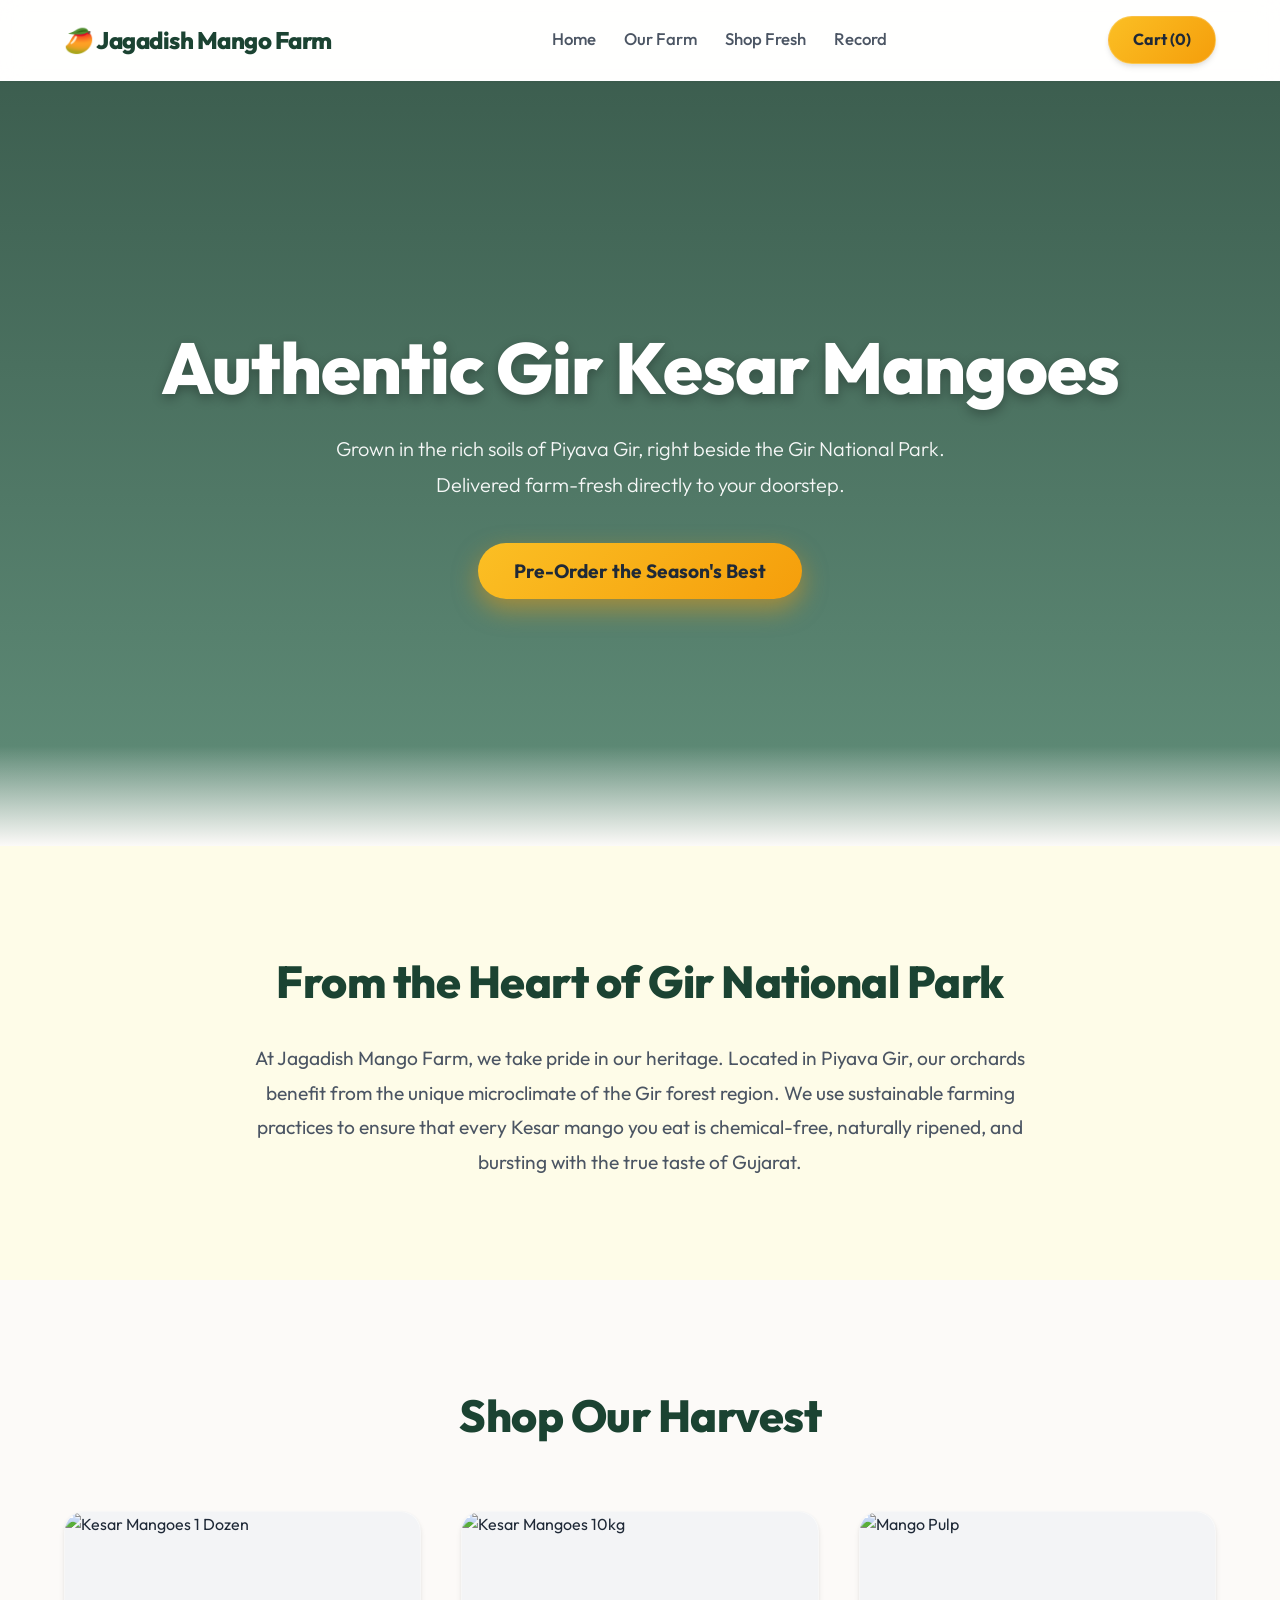
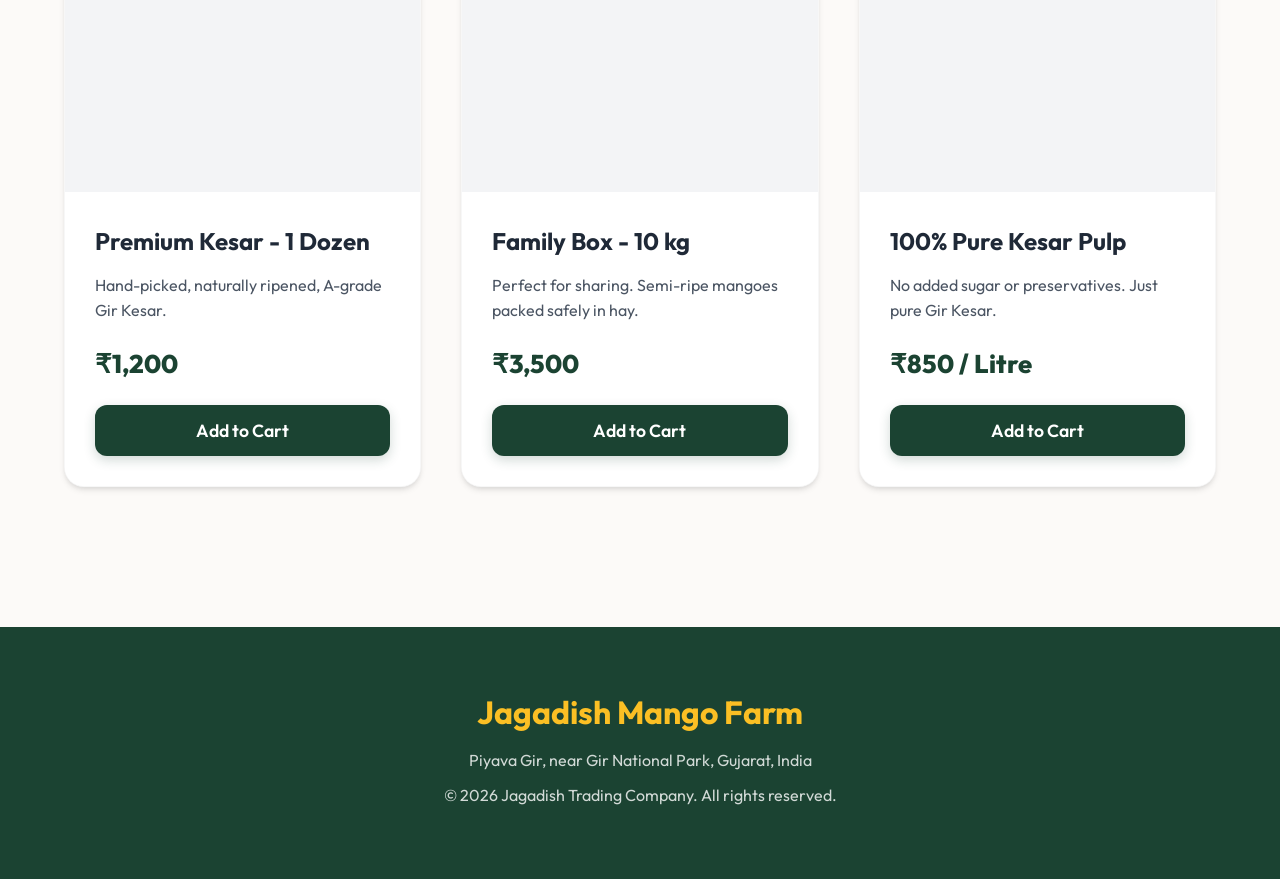
==== index.html @ dfd1f1f7 "Initialize project with premium modern styling" ====
<!DOCTYPE html>
<html lang="en">
<head>
    <meta charset="UTF-8">
    <meta name="viewport" content="width=device-width, initial-scale=1.0">
    <title>Jagadish Mango Farm | Authentic Gir Kesar Mangoes</title>
    
    <link rel="stylesheet" href="style.css">
</head>
<body>

    <header>
        <a href="#" class="logo">🥭 Jagadish Mango Farm</a>
        <nav>
            <ul>
                <li><a href="#home">Home</a></li>
                <li><a href="#about">Our Farm</a></li>
                <li><a href="#shop">Shop Fresh</a></li>
                <li><a href="record.html">Record</a></li>
            </ul>
        </nav>
        <a href="cart.html" class="cart-btn">Cart (0)</a>
    </header>

    <section class="hero" id="home">
        <h1>Authentic Gir Kesar Mangoes</h1>
        <p>Grown in the rich soils of Piyava Gir, right beside the Gir National Park. Delivered farm-fresh directly to your doorstep.</p>
        <button class="cta-button" onclick="document.getElementById('shop').scrollIntoView({behavior: 'smooth'})">
            Pre-Order the Season's Best
        </button>
    </section>

    <section class="about-section" id="about">
        <h2>From the Heart of Gir National Park</h2>
        <p>At Jagadish Mango Farm, we take pride in our heritage. Located in Piyava Gir, our orchards benefit from the unique microclimate of the Gir forest region. We use sustainable farming practices to ensure that every Kesar mango you eat is chemical-free, naturally ripened, and bursting with the true taste of Gujarat.</p>
    </section>

    <section class="products" id="shop">
        <h2 class="section-title">Shop Our Harvest</h2>
        <div class="product-grid">
            
            <div class="product-card">
                <img src="https://images.unsplash.com/photo-1601493700631-2b16ec4b4716?ixlib=rb-4.0.3&auto=format&fit=crop&w=600&q=80" alt="Kesar Mangoes 1 Dozen" class="product-img">
                <div class="product-info">
                    <h3 class="product-title">Premium Kesar - 1 Dozen</h3>
                    <p>Hand-picked, naturally ripened, A-grade Gir Kesar.</p>
                    <div class="product-price">₹1,200</div>
                    <button class="add-to-cart" onclick="addToCart()">Add to Cart</button>
                </div>
            </div>

            <div class="product-card">
                <img src="https://images.unsplash.com/photo-1591073113125-e46713c829ed?ixlib=rb-4.0.3&auto=format&fit=crop&w=600&q=80" alt="Kesar Mangoes 10kg" class="product-img">
                <div class="product-info">
                    <h3 class="product-title">Family Box - 10 kg</h3>
                    <p>Perfect for sharing. Semi-ripe mangoes packed safely in hay.</p>
                    <div class="product-price">₹3,500</div>
                    <button class="add-to-cart" onclick="addToCart()">Add to Cart</button>
                </div>
            </div>

            <div class="product-card">
                <img src="https://images.unsplash.com/photo-1618361099192-3bc17e2962cb?ixlib=rb-4.0.3&auto=format&fit=crop&w=600&q=80" alt="Mango Pulp" class="product-img">
                <div class="product-info">
                    <h3 class="product-title">100% Pure Kesar Pulp</h3>
                    <p>No added sugar or preservatives. Just pure Gir Kesar.</p>
                    <div class="product-price">₹850 / Litre</div>
                    <button class="add-to-cart" onclick="addToCart()">Add to Cart</button>
                </div>
            </div>

        </div>
    </section>

    <footer>
        <h2>Jagadish Mango Farm</h2>
        <p>Piyava Gir, near Gir National Park, Gujarat, India</p>
        <p>&copy; 2026 Jagadish Trading Company. All rights reserved.</p>
    </footer>

    <div id="toast">Added to your cart! 🥭</div>

    <script>
        let cartCount = 0;

        function addToCart() {
            // Update cart number
            cartCount++;
            document.querySelector('.cart-btn').innerText = `Cart (${cartCount})`;

            // Show popup notification
            const toast = document.getElementById("toast");
            toast.className = "show";
            setTimeout(function(){ toast.className = toast.className.replace("show", ""); }, 3000);
        }
    </script>

</body>
</html>
---- style.css ----
/* --- CSS STYLES --- */
@import url('https://fonts.googleapis.com/css2?family=Outfit:wght@300;400;500;600;700;800&display=swap');

:root {
    --primary-green: #1b4332;
    --primary-green-light: #2d6a4f;
    --mango-gold: #fbbf24;
    --mango-gold-dark: #f59e0b;
    --mango-light: #fefce8;
    --background: #fcfaf8;
    --text-dark: #1f2937;
    --text-muted: #4b5563;
    --text-light: #ffffff;
    --shadow-sm: 0 1px 2px 0 rgba(0, 0, 0, 0.05);
    --shadow-md: 0 4px 6px -1px rgba(0, 0, 0, 0.1), 0 2px 4px -1px rgba(0, 0, 0, 0.06);
    --shadow-lg: 0 10px 15px -3px rgba(0, 0, 0, 0.1), 0 4px 6px -2px rgba(0, 0, 0, 0.05);
    --shadow-premium: 0 20px 40px -10px rgba(27, 67, 50, 0.15);
    --radius-md: 12px;
    --radius-lg: 20px;
    --radius-full: 9999px;
}

* {
    margin: 0;
    padding: 0;
    box-sizing: border-box;
    font-family: 'Outfit', sans-serif;
}

body {
    background-color: var(--background);
    color: var(--text-dark);
    line-height: 1.6;
    -webkit-font-smoothing: antialiased;
}

/* Header & Navigation */
header {
    background-color: rgba(255, 255, 255, 0.85);
    backdrop-filter: blur(12px);
    -webkit-backdrop-filter: blur(12px);
    padding: 16px 5%;
    display: flex;
    justify-content: space-between;
    align-items: center;
    box-shadow: var(--shadow-sm);
    position: sticky;
    top: 0;
    z-index: 1000;
    border-bottom: 1px solid rgba(255, 255, 255, 0.3);
}

.logo {
    font-size: 24px;
    font-weight: 800;
    color: var(--primary-green);
    text-decoration: none;
    display: flex;
    align-items: center;
    gap: 8px;
    letter-spacing: -0.5px;
}

nav ul {
    list-style: none;
    display: flex;
    gap: 28px;
}

nav a {
    text-decoration: none;
    color: var(--text-muted);
    font-weight: 500;
    font-size: 1.05rem;
    transition: all 0.3s ease;
    position: relative;
}

nav a::after {
    content: '';
    position: absolute;
    width: 0;
    height: 2px;
    bottom: -4px;
    left: 0;
    background-color: var(--mango-gold);
    transition: width 0.3s ease;
}

nav a:hover {
    color: var(--primary-green);
}

nav a:hover::after {
    width: 100%;
}

.cart-btn {
    background: linear-gradient(135deg, var(--mango-gold), var(--mango-gold-dark));
    color: var(--text-dark);
    padding: 10px 24px;
    border-radius: var(--radius-full);
    text-decoration: none;
    font-weight: 700;
    box-shadow: var(--shadow-md);
    transition: all 0.3s cubic-bezier(0.4, 0, 0.2, 1);
    border: 1px solid rgba(255,255,255,0.2);
}

.cart-btn:hover {
    transform: translateY(-2px);
    box-shadow: 0 10px 15px -3px rgba(245, 158, 11, 0.4);
}

/* Hero Section */
.hero {
    background: linear-gradient(rgba(27, 67, 50, 0.85), rgba(45, 106, 79, 0.75)), url('https://images.unsplash.com/photo-1553279768-865429fa0078?ixlib=rb-4.0.3&auto=format&fit=crop&w=1920&q=80') center/cover;
    height: 85vh;
    display: flex;
    flex-direction: column;
    justify-content: center;
    align-items: center;
    text-align: center;
    color: var(--text-light);
    padding: 0 20px;
    position: relative;
    overflow: hidden;
}

.hero::after {
    content: '';
    position: absolute;
    bottom: 0;
    left: 0;
    width: 100%;
    height: 100px;
    background: linear-gradient(to top, var(--background), transparent);
}

.hero h1 {
    font-size: 4.5rem;
    font-weight: 800;
    margin-bottom: 24px;
    text-shadow: 0 4px 12px rgba(0,0,0,0.3);
    line-height: 1.1;
    letter-spacing: -1px;
    z-index: 1;
}

.hero p {
    font-size: 1.25rem;
    font-weight: 300;
    margin-bottom: 40px;
    max-width: 650px;
    line-height: 1.8;
    opacity: 0.95;
    z-index: 1;
}

.cta-button {
    background: linear-gradient(135deg, var(--mango-gold), var(--mango-gold-dark));
    color: var(--text-dark);
    padding: 16px 36px;
    font-size: 1.2rem;
    font-weight: 700;
    border: none;
    border-radius: var(--radius-full);
    cursor: pointer;
    box-shadow: 0 10px 25px rgba(245, 158, 11, 0.5);
    transition: all 0.3s cubic-bezier(0.4, 0, 0.2, 1);
    z-index: 1;
}

.cta-button:hover {
    transform: translateY(-4px) scale(1.02);
    box-shadow: 0 15px 30px rgba(245, 158, 11, 0.6);
}

/* About Section */
.about-section {
    padding: 100px 5%;
    background-color: var(--mango-light);
    text-align: center;
    position: relative;
}

.about-section h2 {
    color: var(--primary-green);
    font-size: 2.8rem;
    font-weight: 800;
    margin-bottom: 24px;
    letter-spacing: -0.5px;
}

.about-section p {
    max-width: 800px;
    margin: 0 auto;
    font-size: 1.2rem;
    color: var(--text-muted);
    line-height: 1.8;
}

/* Products Section */
.products {
    padding: 100px 5%;
    max-width: 1400px;
    margin: 0 auto;
}

.section-title {
    text-align: center;
    font-size: 2.8rem;
    font-weight: 800;
    color: var(--primary-green);
    margin-bottom: 60px;
    letter-spacing: -0.5px;
}

.product-grid {
    display: grid;
    grid-template-columns: repeat(auto-fit, minmax(320px, 1fr));
    gap: 40px;
}

.product-card {
    background: var(--text-light);
    border-radius: var(--radius-lg);
    overflow: hidden;
    box-shadow: var(--shadow-md);
    transition: all 0.4s cubic-bezier(0.4, 0, 0.2, 1);
    border: 1px solid rgba(0,0,0,0.03);
    position: relative;
    display: flex;
    flex-direction: column;
}

.product-card:hover {
    transform: translateY(-12px);
    box-shadow: var(--shadow-premium);
}

.product-img {
    height: 280px;
    background-color: #f3f4f6;
    width: 100%;
    object-fit: cover;
    transition: transform 0.7s ease;
}

.product-card:hover .product-img {
    transform: scale(1.05);
}

.product-info {
    padding: 30px;
    text-align: left;
    display: flex;
    flex-direction: column;
    flex-grow: 1;
    background: #fff;
    position: relative;
    z-index: 2;
}

.product-title {
    font-size: 1.5rem;
    font-weight: 700;
    color: var(--text-dark);
    margin-bottom: 12px;
}

.product-info p {
    color: var(--text-muted);
    margin-bottom: 20px;
    font-size: 1rem;
    flex-grow: 1;
}

.product-price {
    font-size: 1.6rem;
    color: var(--primary-green);
    font-weight: 800;
    margin-bottom: 20px;
}

.add-to-cart {
    width: 100%;
    padding: 14px;
    background: var(--primary-green);
    color: var(--text-light);
    border: none;
    border-radius: var(--radius-md);
    font-size: 1.1rem;
    font-weight: 600;
    cursor: pointer;
    transition: all 0.3s ease;
    box-shadow: 0 4px 12px rgba(27, 67, 50, 0.2);
}

.add-to-cart:hover {
    background: var(--primary-green-light);
    transform: translateY(-2px);
    box-shadow: 0 6px 16px rgba(27, 67, 50, 0.3);
}

/* Footer */
footer {
    background-color: var(--primary-green);
    color: var(--text-light);
    text-align: center;
    padding: 60px 20px;
    margin-top: 40px;
}

footer h2 {
    font-size: 2rem;
    font-weight: 700;
    margin-bottom: 10px;
    color: var(--mango-gold);
}

footer p {
    opacity: 0.8;
    margin-bottom: 10px;
}

/* Notification Toast */
#toast {
    visibility: hidden;
    min-width: 300px;
    background-color: var(--text-dark);
    color: #fff;
    text-align: center;
    border-radius: var(--radius-full);
    padding: 16px 24px;
    position: fixed;
    z-index: 1001;
    left: 50%;
    bottom: 40px;
    transform: translateX(-50%) translateY(20px);
    font-size: 16px;
    font-weight: 500;
    box-shadow: var(--shadow-lg);
    opacity: 0;
    transition: all 0.3s ease;
    display: flex;
    align-items: center;
    justify-content: center;
    gap: 10px;
}

#toast.show {
    visibility: visible;
    opacity: 1;
    transform: translateX(-50%) translateY(0);
    animation: bounce 0.5s cubic-bezier(0.175, 0.885, 0.32, 1.275);
}

@keyframes bounce {
    0% { transform: translateX(-50%) translateY(20px); opacity: 0; }
    100% { transform: translateX(-50%) translateY(0); opacity: 1; }
}
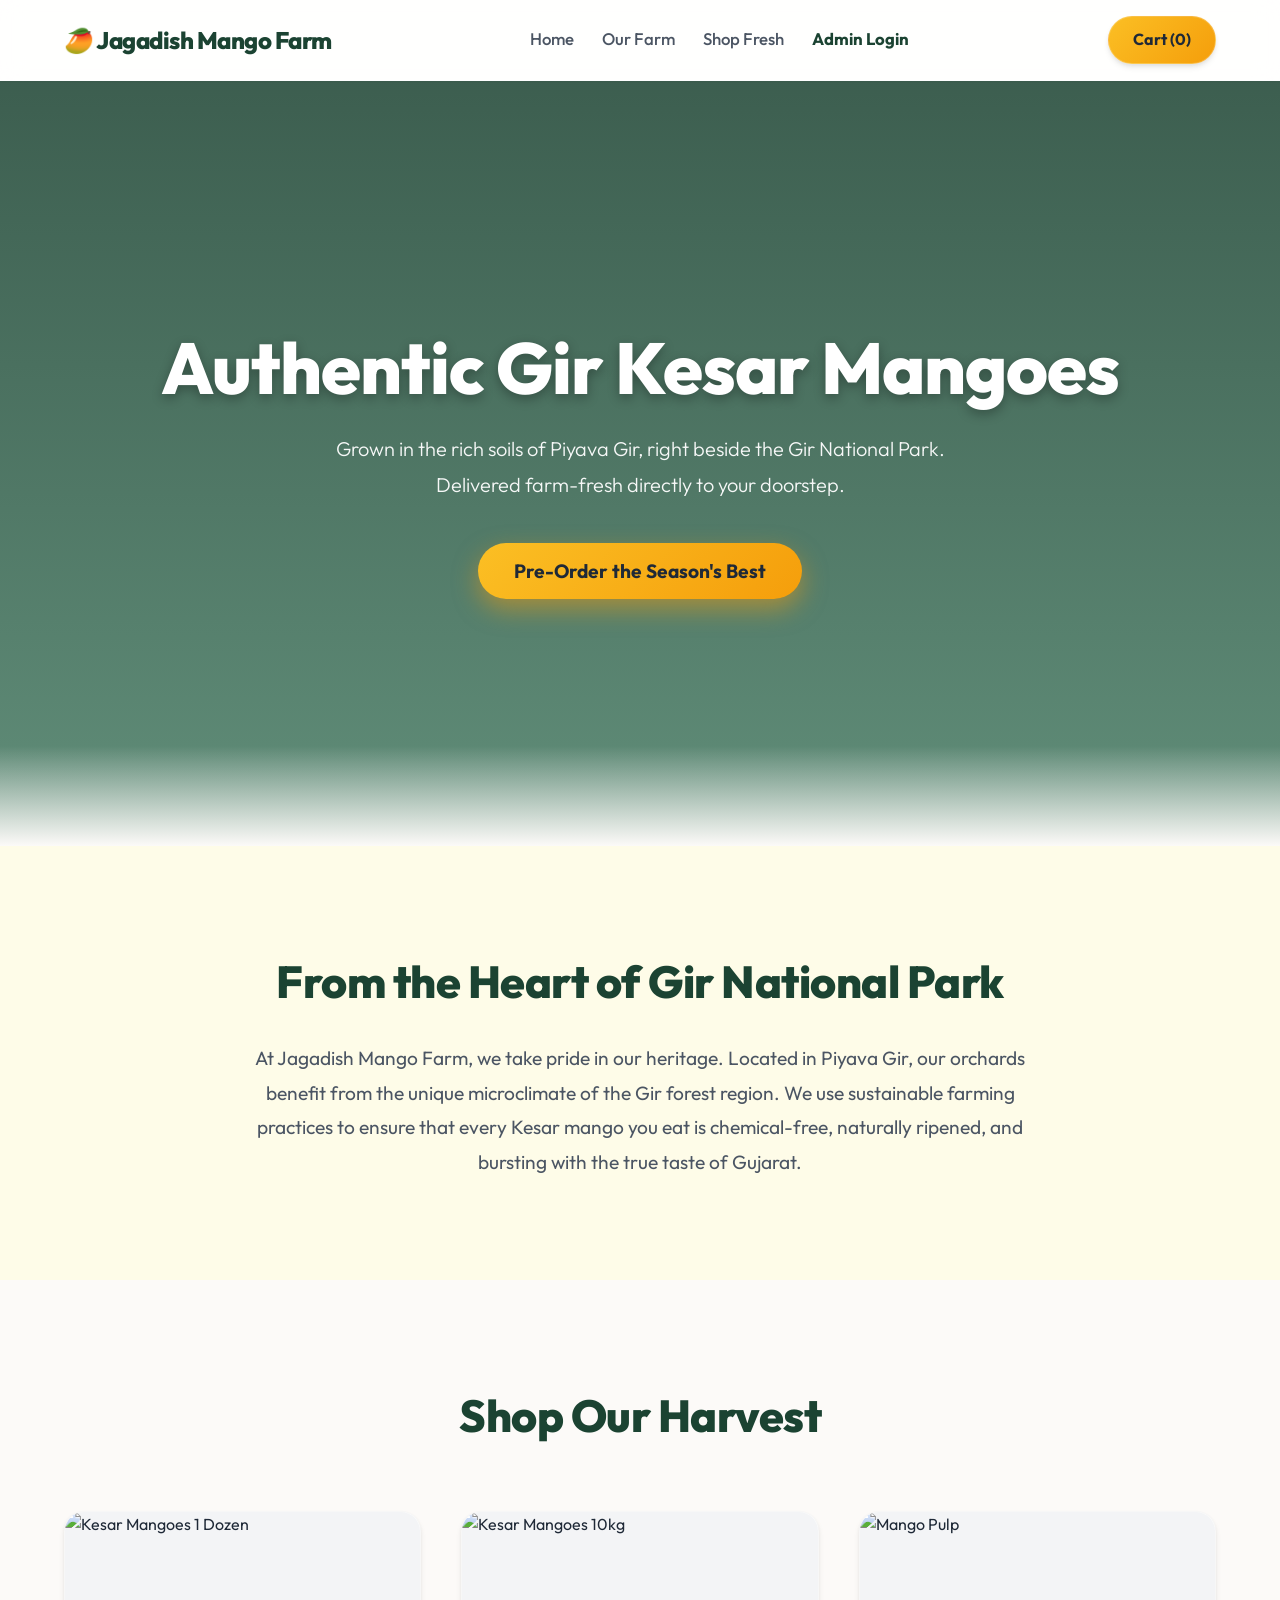
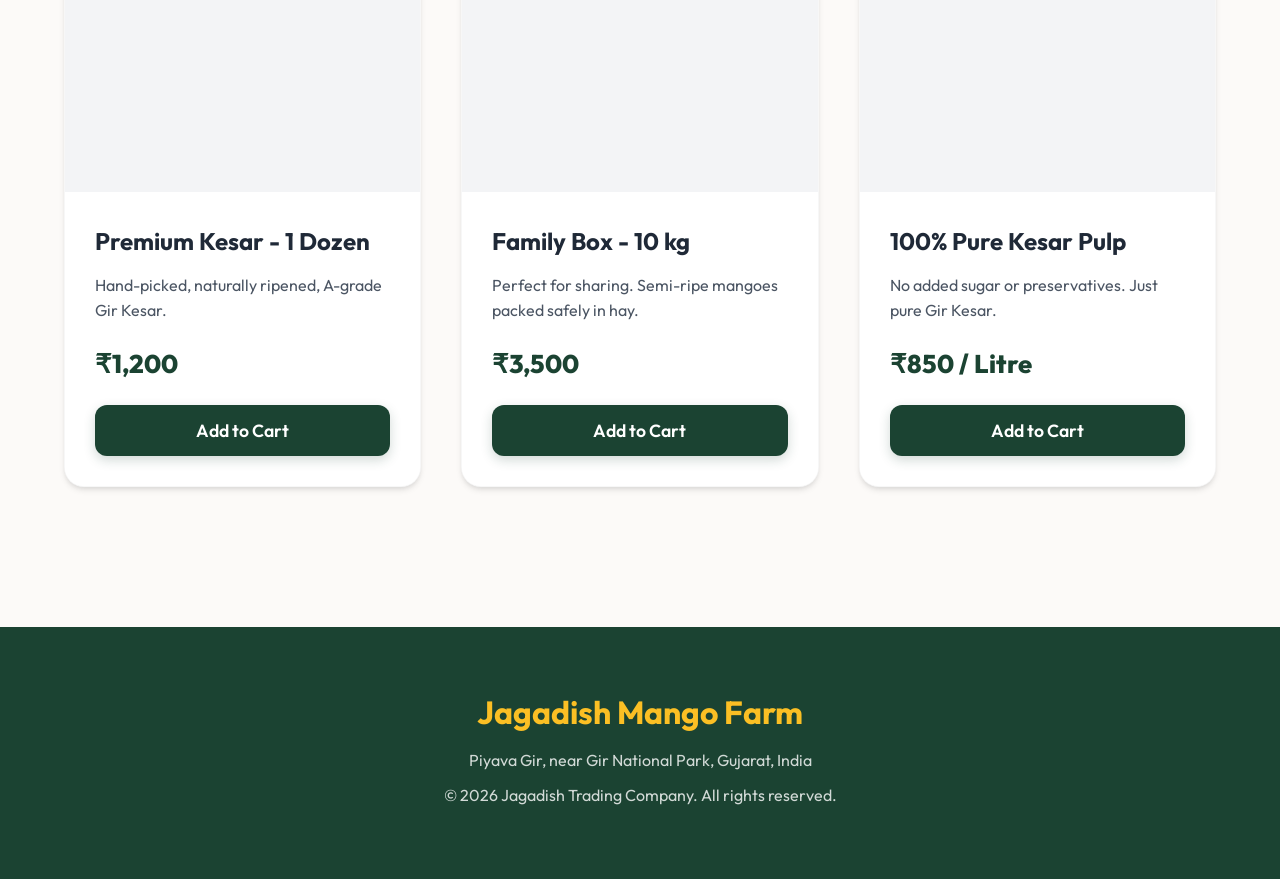
==== commit 8ae273c2: "Add Supabase authentication and secure dashboard" ====
--- a/index.html
+++ b/index.html
@@ -16,7 +16,7 @@
                 <li><a href="#home">Home</a></li>
                 <li><a href="#about">Our Farm</a></li>
                 <li><a href="#shop">Shop Fresh</a></li>
-                <li><a href="record.html">Record</a></li>
+                <li><a href="login.html" style="color: var(--primary-green); font-weight: 700;">Admin Login</a></li>
             </ul>
         </nav>
         <a href="cart.html" class="cart-btn">Cart (0)</a>
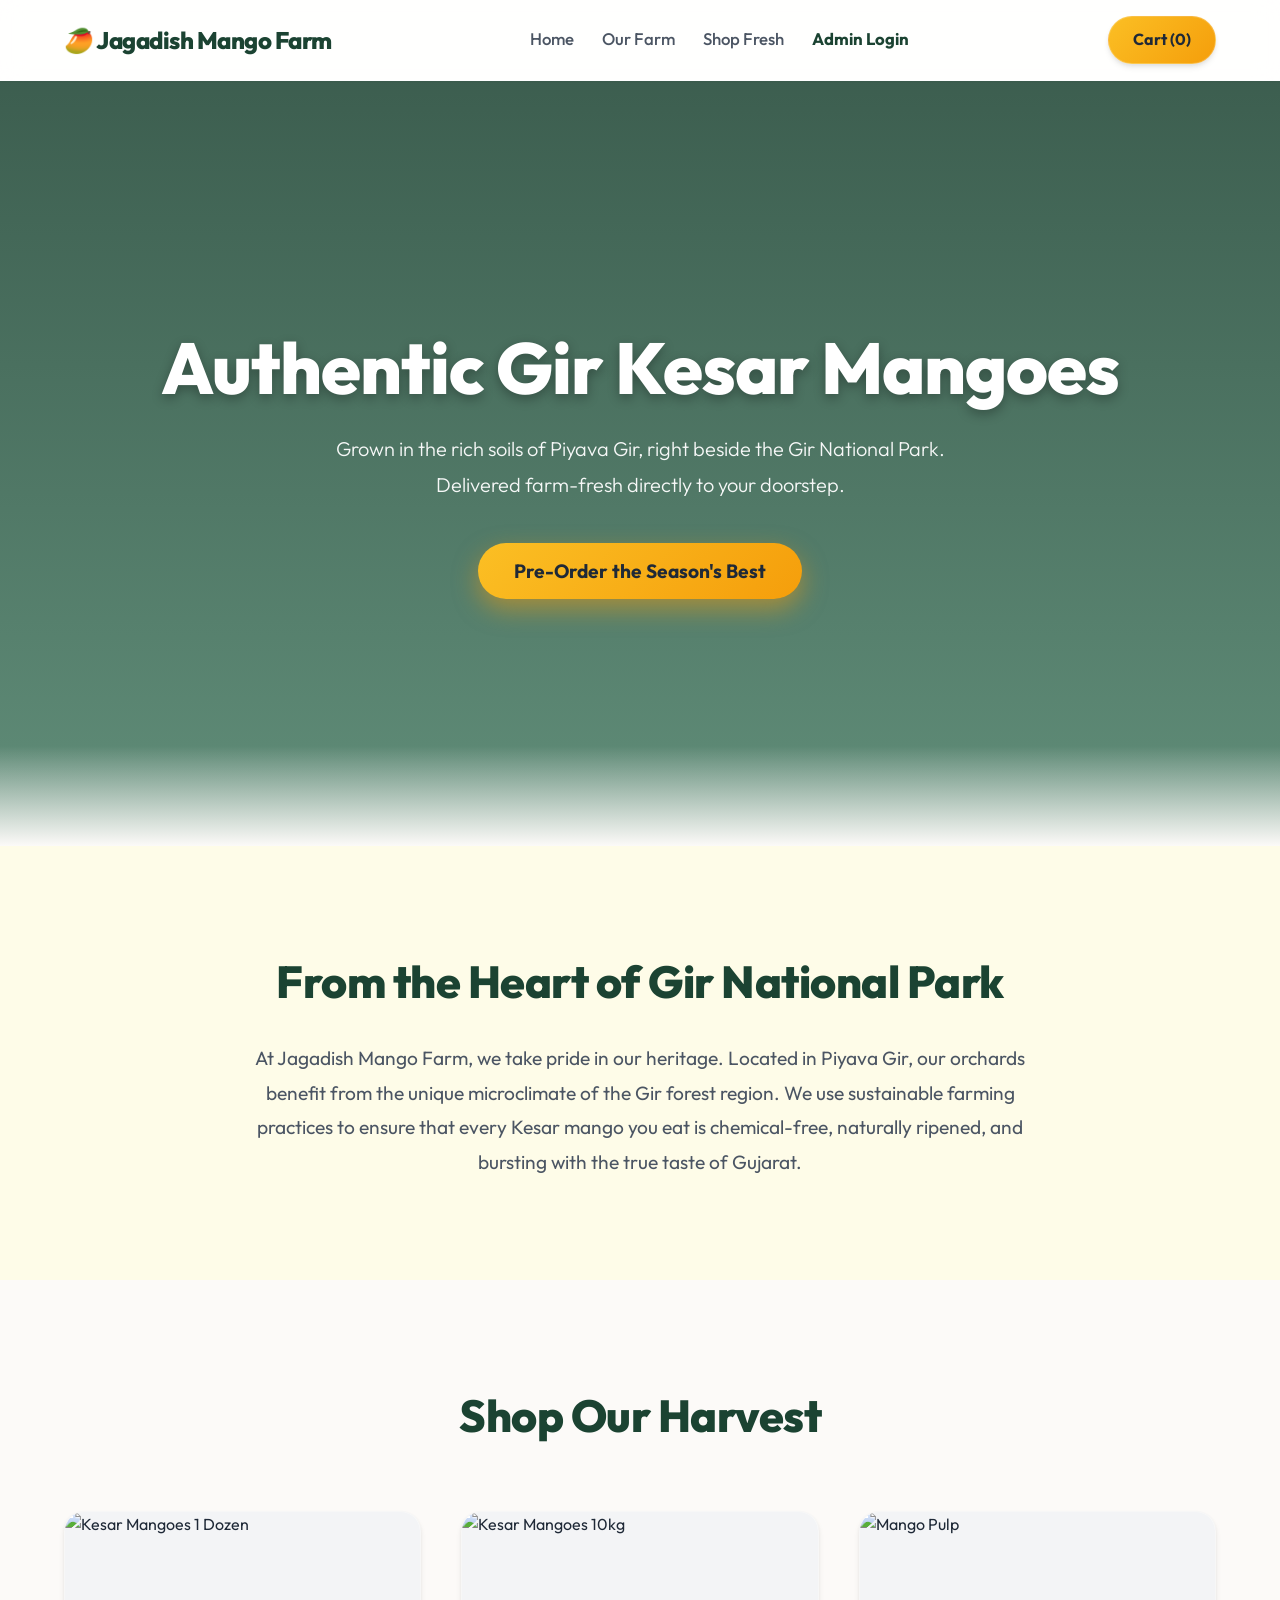
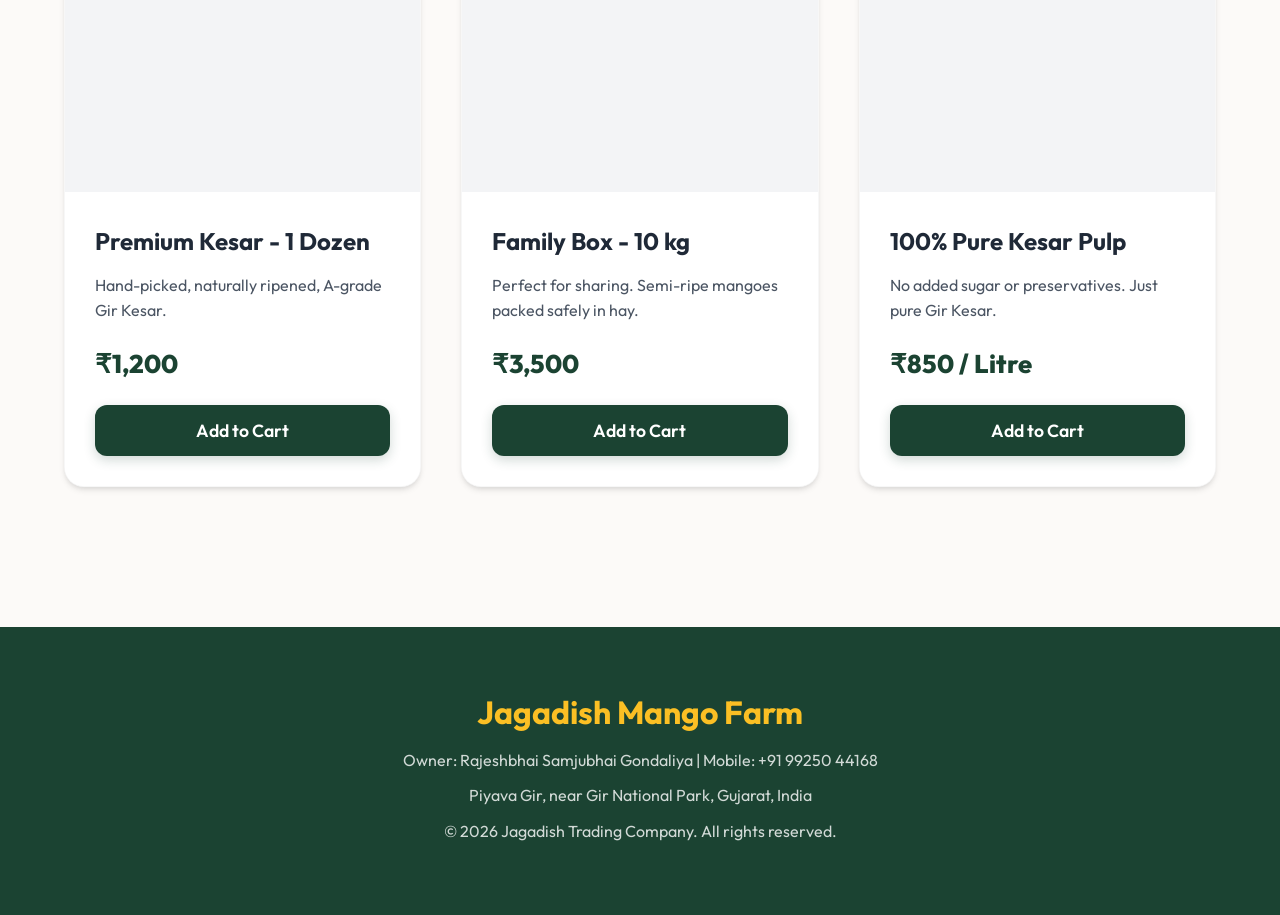
==== commit b0791402: "Add interactive 3D design to website and update footer with owner details" ====
--- a/index.html
+++ b/index.html
@@ -6,6 +6,10 @@
     <title>Jagadish Mango Farm | Authentic Gir Kesar Mangoes</title>
     
     <link rel="stylesheet" href="style.css">
+    
+    <!-- 3D Libraries -->
+    <script src="https://cdnjs.cloudflare.com/ajax/libs/three.js/r128/three.min.js"></script>
+    <script src="https://cdnjs.cloudflare.com/ajax/libs/vanilla-tilt/1.8.1/vanilla-tilt.min.js"></script>
 </head>
 <body>
 
@@ -23,11 +27,14 @@
     </header>
 
     <section class="hero" id="home">
-        <h1>Authentic Gir Kesar Mangoes</h1>
-        <p>Grown in the rich soils of Piyava Gir, right beside the Gir National Park. Delivered farm-fresh directly to your doorstep.</p>
-        <button class="cta-button" onclick="document.getElementById('shop').scrollIntoView({behavior: 'smooth'})">
-            Pre-Order the Season's Best
-        </button>
+        <canvas id="hero-canvas"></canvas>
+        <div class="hero-content">
+            <h1>Authentic Gir Kesar Mangoes</h1>
+            <p>Grown in the rich soils of Piyava Gir, right beside the Gir National Park. Delivered farm-fresh directly to your doorstep.</p>
+            <button class="cta-button" onclick="document.getElementById('shop').scrollIntoView({behavior: 'smooth'})">
+                Pre-Order the Season's Best
+            </button>
+        </div>
     </section>
 
     <section class="about-section" id="about">
@@ -39,33 +46,33 @@
         <h2 class="section-title">Shop Our Harvest</h2>
         <div class="product-grid">
             
-            <div class="product-card">
+            <div class="product-card" data-tilt data-tilt-max="15" data-tilt-speed="400" data-tilt-glare="true" data-tilt-max-glare="0.5">
                 <img src="https://images.unsplash.com/photo-1601493700631-2b16ec4b4716?ixlib=rb-4.0.3&auto=format&fit=crop&w=600&q=80" alt="Kesar Mangoes 1 Dozen" class="product-img">
                 <div class="product-info">
                     <h3 class="product-title">Premium Kesar - 1 Dozen</h3>
                     <p>Hand-picked, naturally ripened, A-grade Gir Kesar.</p>
                     <div class="product-price">₹1,200</div>
-                    <button class="add-to-cart" onclick="addToCart()">Add to Cart</button>
+                    <button class="add-to-cart" onclick="addToCart('p1', 'Premium Kesar - 1 Dozen', 1200, 'https://images.unsplash.com/photo-1601493700631-2b16ec4b4716?ixlib=rb-4.0.3&auto=format&fit=crop&w=200&q=80', 'Approx. 2.5 - 3 kg')">Add to Cart</button>
                 </div>
             </div>
 
-            <div class="product-card">
+            <div class="product-card" data-tilt data-tilt-max="15" data-tilt-speed="400" data-tilt-glare="true" data-tilt-max-glare="0.5">
                 <img src="https://images.unsplash.com/photo-1591073113125-e46713c829ed?ixlib=rb-4.0.3&auto=format&fit=crop&w=600&q=80" alt="Kesar Mangoes 10kg" class="product-img">
                 <div class="product-info">
                     <h3 class="product-title">Family Box - 10 kg</h3>
                     <p>Perfect for sharing. Semi-ripe mangoes packed safely in hay.</p>
                     <div class="product-price">₹3,500</div>
-                    <button class="add-to-cart" onclick="addToCart()">Add to Cart</button>
+                    <button class="add-to-cart" onclick="addToCart('p2', 'Family Box - 10 kg', 3500, 'https://images.unsplash.com/photo-1591073113125-e46713c829ed?ixlib=rb-4.0.3&auto=format&fit=crop&w=200&q=80', '10 kg Box')">Add to Cart</button>
                 </div>
             </div>
 
-            <div class="product-card">
+            <div class="product-card" data-tilt data-tilt-max="15" data-tilt-speed="400" data-tilt-glare="true" data-tilt-max-glare="0.5">
                 <img src="https://images.unsplash.com/photo-1618361099192-3bc17e2962cb?ixlib=rb-4.0.3&auto=format&fit=crop&w=600&q=80" alt="Mango Pulp" class="product-img">
                 <div class="product-info">
                     <h3 class="product-title">100% Pure Kesar Pulp</h3>
                     <p>No added sugar or preservatives. Just pure Gir Kesar.</p>
                     <div class="product-price">₹850 / Litre</div>
-                    <button class="add-to-cart" onclick="addToCart()">Add to Cart</button>
+                    <button class="add-to-cart" onclick="addToCart('p3', '100% Pure Kesar Pulp', 850, 'https://images.unsplash.com/photo-1618361099192-3bc17e2962cb?ixlib=rb-4.0.3&auto=format&fit=crop&w=200&q=80', '1 Litre Jar')">Add to Cart</button>
                 </div>
             </div>
 
@@ -74,6 +81,7 @@
 
     <footer>
         <h2>Jagadish Mango Farm</h2>
+        <p>Owner: Rajeshbhai Samjubhai Gondaliya | Mobile: +91 99250 44168</p>
         <p>Piyava Gir, near Gir National Park, Gujarat, India</p>
         <p>&copy; 2026 Jagadish Trading Company. All rights reserved.</p>
     </footer>
@@ -81,19 +89,36 @@
     <div id="toast">Added to your cart! 🥭</div>
 
     <script>
-        let cartCount = 0;
+        let cart = JSON.parse(localStorage.getItem('mango_cart')) || [];
 
-        function addToCart() {
-            // Update cart number
-            cartCount++;
-            document.querySelector('.cart-btn').innerText = `Cart (${cartCount})`;
+        function updateCartCount() {
+            const totalQty = cart.reduce((sum, item) => sum + item.qty, 0);
+            document.querySelector('.cart-btn').innerText = `Cart (${totalQty})`;
+        }
+
+        function addToCart(id, name, price, img, weight) {
+            const existingItem = cart.find(item => item.id === id);
+            if (existingItem) {
+                existingItem.qty += 1;
+            } else {
+                cart.push({ id, name, price, img, weight, qty: 1 });
+            }
+            
+            localStorage.setItem('mango_cart', JSON.stringify(cart));
+            updateCartCount();
 
             // Show popup notification
             const toast = document.getElementById("toast");
             toast.className = "show";
             setTimeout(function(){ toast.className = toast.className.replace("show", ""); }, 3000);
         }
+
+        // Initialize cart count on load
+        window.addEventListener('load', updateCartCount);
     </script>
+
+    <!-- Load custom 3D Effects Script -->
+    <script src="scripts/3d-effects.js"></script>
 
 </body>
 </html>
--- a/style.css
+++ b/style.css
@@ -127,6 +127,24 @@
     overflow: hidden;
 }
 
+#hero-canvas {
+    position: absolute;
+    top: 0;
+    left: 0;
+    width: 100%;
+    height: 100%;
+    z-index: 0;
+    pointer-events: none; /* Let clicks pass through if necessary, or capture mouse movement in JS */
+}
+
+.hero-content {
+    position: relative;
+    z-index: 2;
+    display: flex;
+    flex-direction: column;
+    align-items: center;
+}
+
 .hero::after {
     content: '';
     position: absolute;
@@ -232,6 +250,7 @@
     position: relative;
     display: flex;
     flex-direction: column;
+    transform-style: preserve-3d;
 }
 
 .product-card:hover {
@@ -245,10 +264,11 @@
     width: 100%;
     object-fit: cover;
     transition: transform 0.7s ease;
+    transform: translateZ(30px);
 }
 
 .product-card:hover .product-img {
-    transform: scale(1.05);
+    transform: scale(1.05) translateZ(40px);
 }
 
 .product-info {
@@ -267,6 +287,7 @@
     font-weight: 700;
     color: var(--text-dark);
     margin-bottom: 12px;
+    transform: translateZ(50px);
 }
 
 .product-info p {
@@ -295,6 +316,7 @@
     cursor: pointer;
     transition: all 0.3s ease;
     box-shadow: 0 4px 12px rgba(27, 67, 50, 0.2);
+    transform: translateZ(40px);
 }
 
 .add-to-cart:hover {
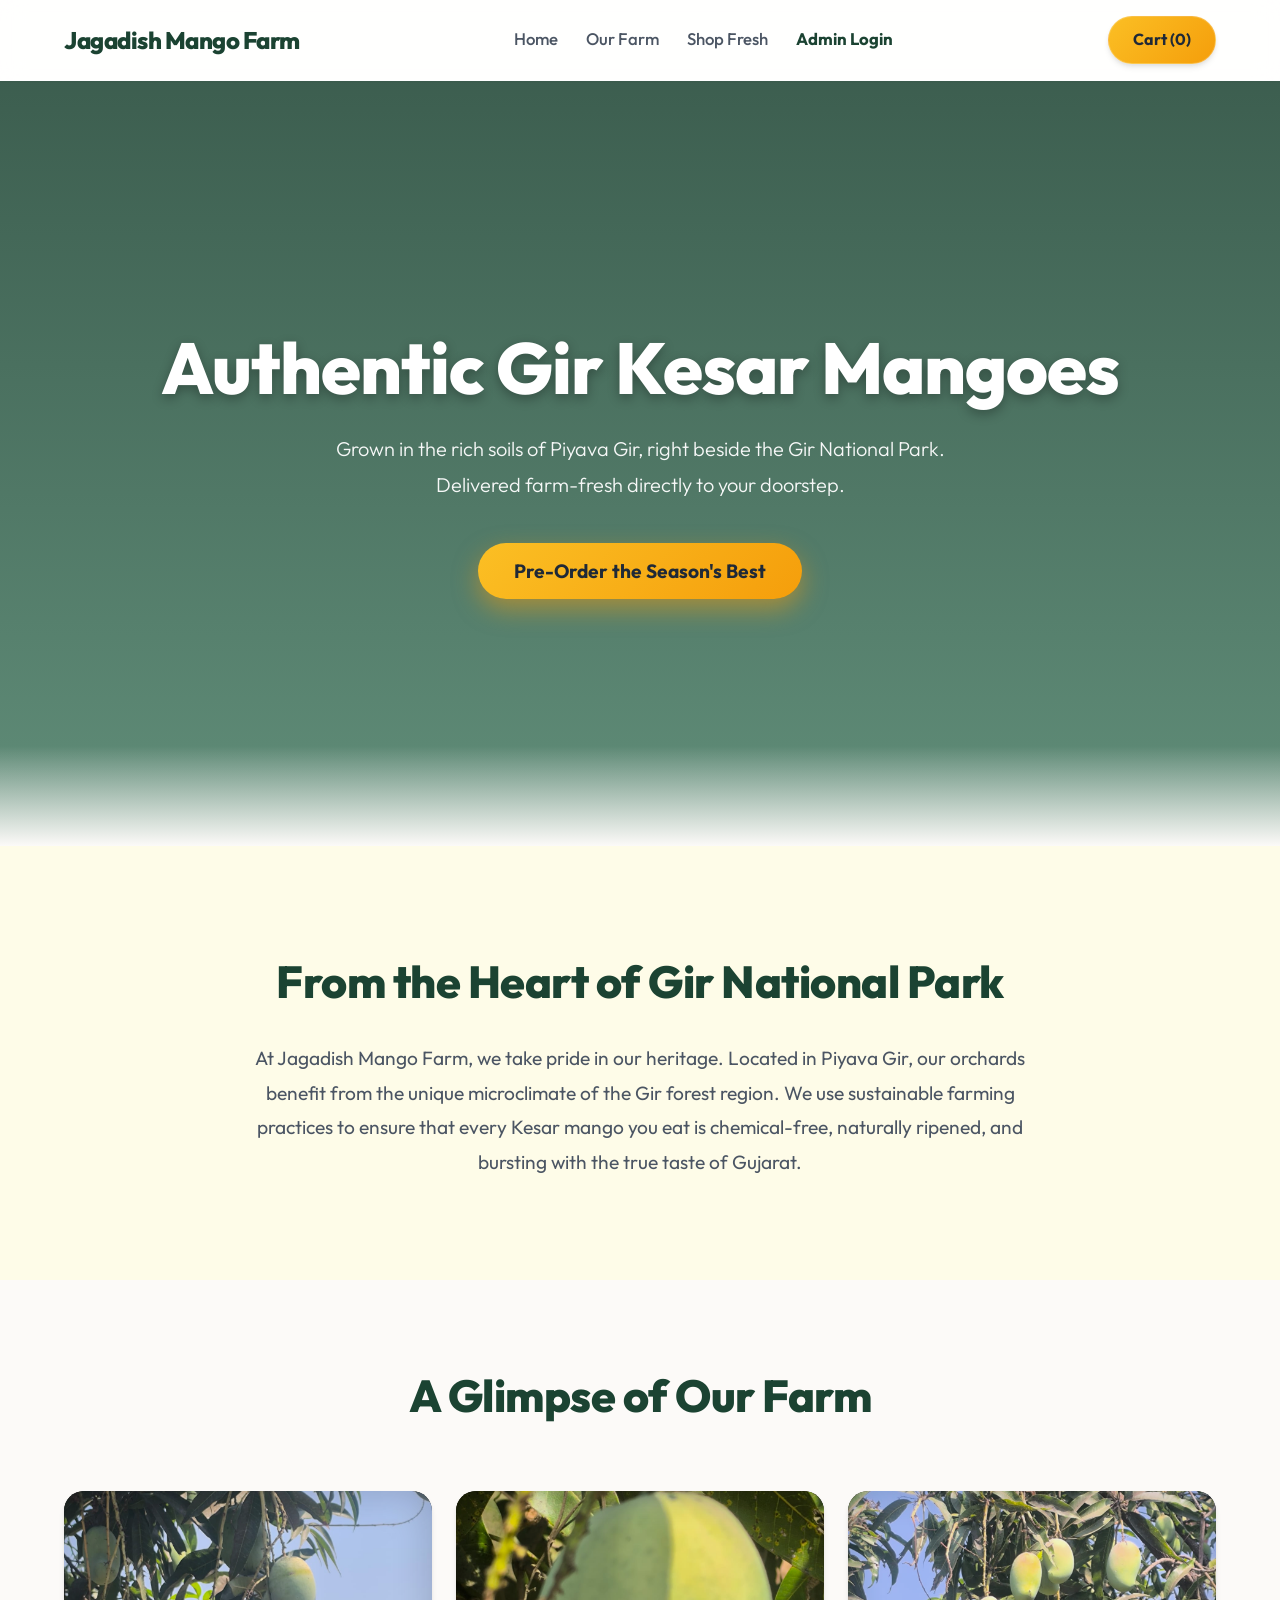
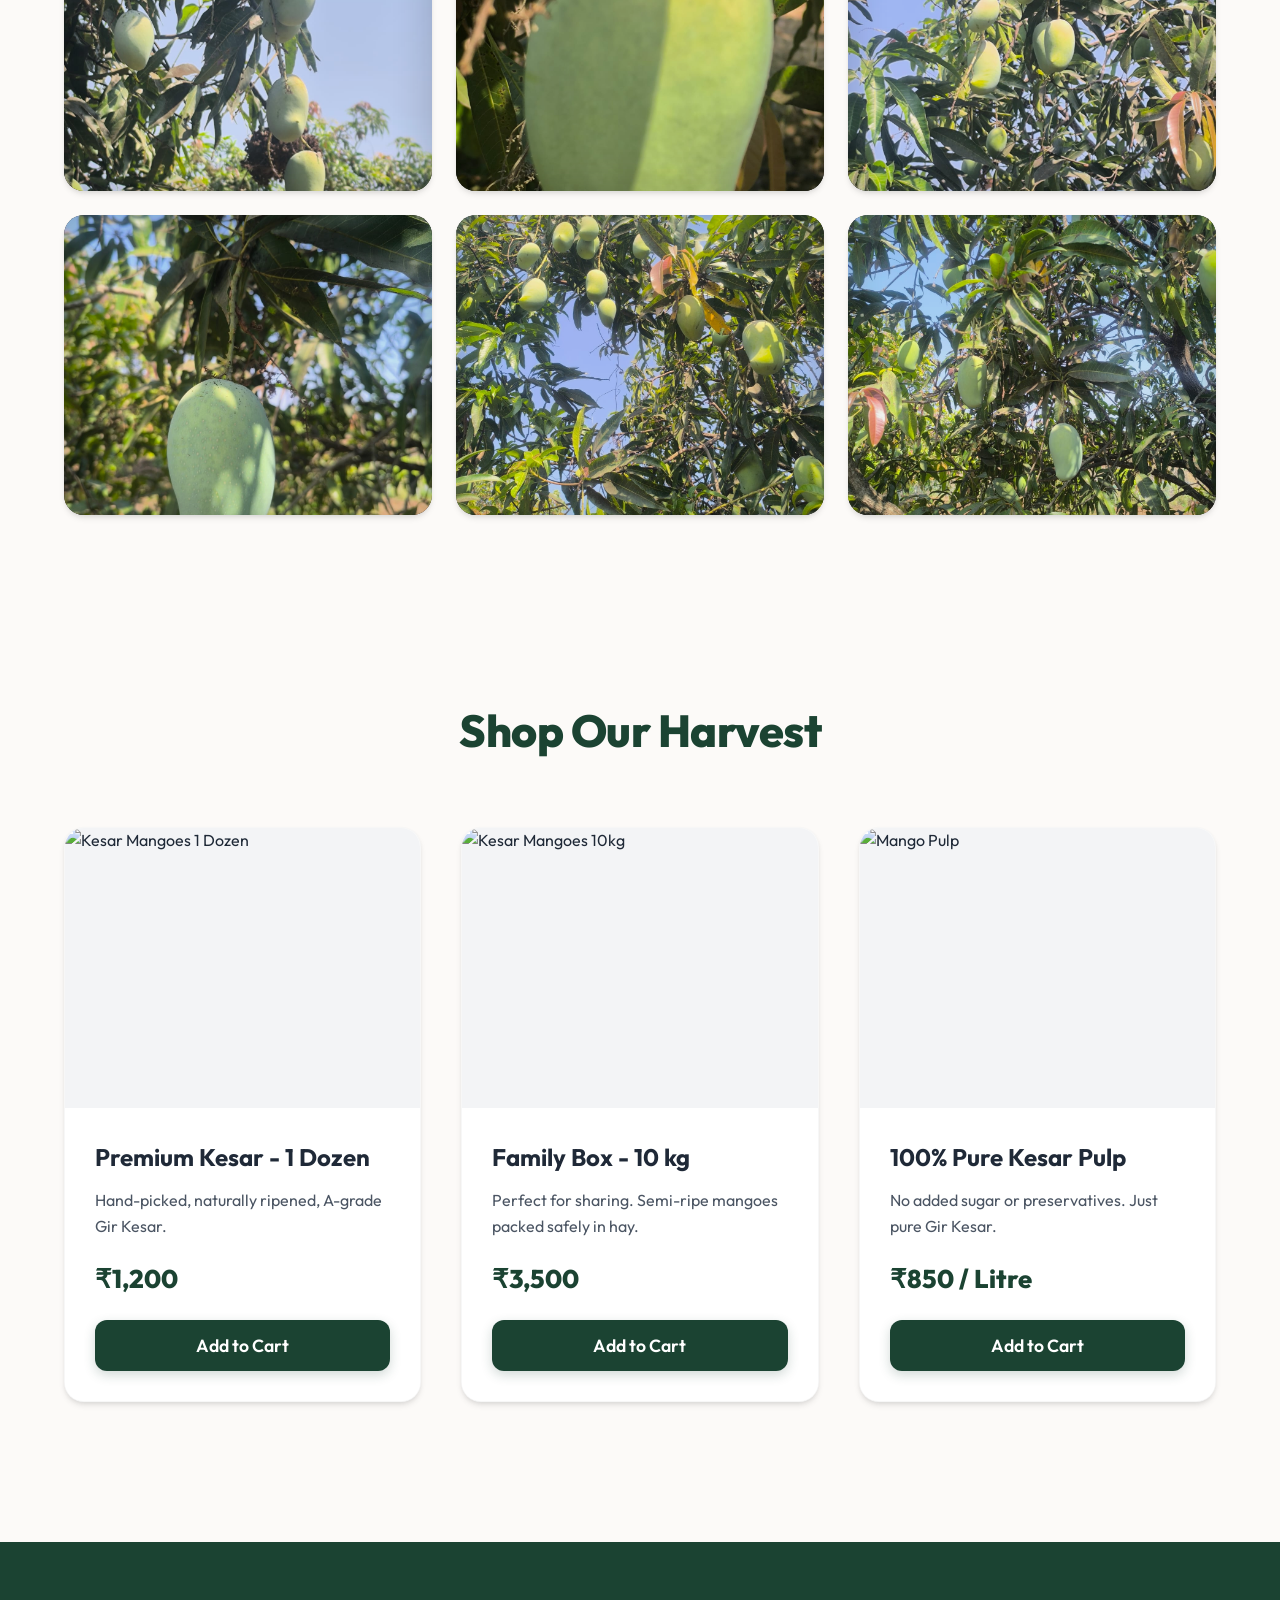
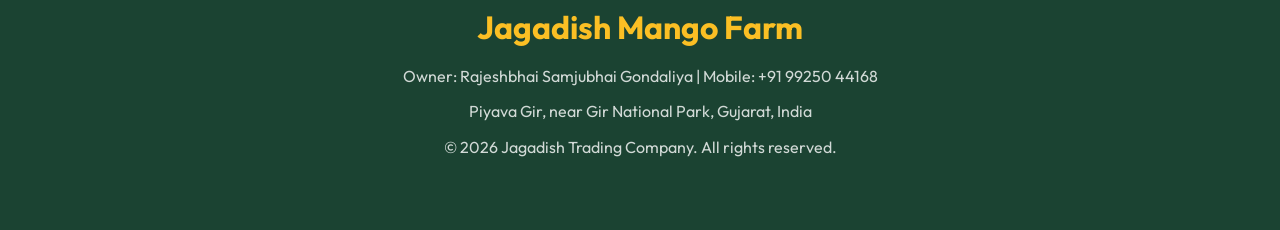
==== commit 20fe2160: "Add photo gallery to homepage and improve mobile responsiveness" ====
--- a/index.html
+++ b/index.html
@@ -1,20 +1,22 @@
 <!DOCTYPE html>
 <html lang="en">
+
 <head>
     <meta charset="UTF-8">
     <meta name="viewport" content="width=device-width, initial-scale=1.0">
     <title>Jagadish Mango Farm | Authentic Gir Kesar Mangoes</title>
-    
+
     <link rel="stylesheet" href="style.css">
-    
+
     <!-- 3D Libraries -->
     <script src="https://cdnjs.cloudflare.com/ajax/libs/three.js/r128/three.min.js"></script>
     <script src="https://cdnjs.cloudflare.com/ajax/libs/vanilla-tilt/1.8.1/vanilla-tilt.min.js"></script>
 </head>
+
 <body>
 
     <header>
-        <a href="#" class="logo">🥭 Jagadish Mango Farm</a>
+        <a href="#" class="logo"> Jagadish Mango Farm</a>
         <nav>
             <ul>
                 <li><a href="#home">Home</a></li>
@@ -30,7 +32,8 @@
         <canvas id="hero-canvas"></canvas>
         <div class="hero-content">
             <h1>Authentic Gir Kesar Mangoes</h1>
-            <p>Grown in the rich soils of Piyava Gir, right beside the Gir National Park. Delivered farm-fresh directly to your doorstep.</p>
+            <p>Grown in the rich soils of Piyava Gir, right beside the Gir National Park. Delivered farm-fresh directly
+                to your doorstep.</p>
             <button class="cta-button" onclick="document.getElementById('shop').scrollIntoView({behavior: 'smooth'})">
                 Pre-Order the Season's Best
             </button>
@@ -39,40 +42,78 @@
 
     <section class="about-section" id="about">
         <h2>From the Heart of Gir National Park</h2>
-        <p>At Jagadish Mango Farm, we take pride in our heritage. Located in Piyava Gir, our orchards benefit from the unique microclimate of the Gir forest region. We use sustainable farming practices to ensure that every Kesar mango you eat is chemical-free, naturally ripened, and bursting with the true taste of Gujarat.</p>
+        <p>At Jagadish Mango Farm, we take pride in our heritage. Located in Piyava Gir, our orchards benefit from the
+            unique microclimate of the Gir forest region. We use sustainable farming practices to ensure that every
+            Kesar mango you eat is chemical-free, naturally ripened, and bursting with the true taste of Gujarat.</p>
+    </section>
+
+    <section class="gallery-section" id="gallery">
+        <h2 class="section-title">A Glimpse of Our Farm</h2>
+        <div class="gallery-grid">
+            <div class="gallery-item">
+                <img src="mango%20farm%20photoes/PHOTO-2026-04-26-09-54-31%20(1).jpg" alt="Mango Farm View 1">
+            </div>
+            <div class="gallery-item">
+                <img src="mango%20farm%20photoes/PHOTO-2026-04-26-09-54-31.jpg" alt="Mango Farm View 2">
+            </div>
+            <div class="gallery-item">
+                <img src="mango%20farm%20photoes/PHOTO-2026-04-26-09-54-32%20(1).jpg" alt="Mango Farm View 3">
+            </div>
+            <div class="gallery-item">
+                <img src="mango%20farm%20photoes/PHOTO-2026-04-26-09-54-32%20(2).jpg" alt="Mango Farm View 4">
+            </div>
+            <div class="gallery-item">
+                <img src="mango%20farm%20photoes/PHOTO-2026-04-26-09-54-32.jpg" alt="Mango Farm View 5">
+            </div>
+            <div class="gallery-item">
+                <img src="mango%20farm%20photoes/PHOTO-2026-04-26-09-54-33.jpg" alt="Mango Farm View 6">
+            </div>
+        </div>
     </section>
 
     <section class="products" id="shop">
         <h2 class="section-title">Shop Our Harvest</h2>
         <div class="product-grid">
-            
-            <div class="product-card" data-tilt data-tilt-max="15" data-tilt-speed="400" data-tilt-glare="true" data-tilt-max-glare="0.5">
-                <img src="https://images.unsplash.com/photo-1601493700631-2b16ec4b4716?ixlib=rb-4.0.3&auto=format&fit=crop&w=600&q=80" alt="Kesar Mangoes 1 Dozen" class="product-img">
+
+            <div class="product-card" data-tilt data-tilt-max="15" data-tilt-speed="400" data-tilt-glare="true"
+                data-tilt-max-glare="0.5">
+                <img src="https://images.unsplash.com/photo-1601493700631-2b16ec4b4716?ixlib=rb-4.0.3&auto=format&fit=crop&w=600&q=80"
+                    alt="Kesar Mangoes 1 Dozen" class="product-img">
                 <div class="product-info">
                     <h3 class="product-title">Premium Kesar - 1 Dozen</h3>
                     <p>Hand-picked, naturally ripened, A-grade Gir Kesar.</p>
                     <div class="product-price">₹1,200</div>
-                    <button class="add-to-cart" onclick="addToCart('p1', 'Premium Kesar - 1 Dozen', 1200, 'https://images.unsplash.com/photo-1601493700631-2b16ec4b4716?ixlib=rb-4.0.3&auto=format&fit=crop&w=200&q=80', 'Approx. 2.5 - 3 kg')">Add to Cart</button>
+                    <button class="add-to-cart"
+                        onclick="addToCart('p1', 'Premium Kesar - 1 Dozen', 1200, 'https://images.unsplash.com/photo-1601493700631-2b16ec4b4716?ixlib=rb-4.0.3&auto=format&fit=crop&w=200&q=80', 'Approx. 2.5 - 3 kg')">Add
+                        to Cart</button>
                 </div>
             </div>
 
-            <div class="product-card" data-tilt data-tilt-max="15" data-tilt-speed="400" data-tilt-glare="true" data-tilt-max-glare="0.5">
-                <img src="https://images.unsplash.com/photo-1591073113125-e46713c829ed?ixlib=rb-4.0.3&auto=format&fit=crop&w=600&q=80" alt="Kesar Mangoes 10kg" class="product-img">
+            <div class="product-card" data-tilt data-tilt-max="15" data-tilt-speed="400" data-tilt-glare="true"
+                data-tilt-max-glare="0.5">
+                <img src="https://images.unsplash.com/photo-1591073113125-e46713c829ed?ixlib=rb-4.0.3&auto=format&fit=crop&w=600&q=80"
+                    alt="Kesar Mangoes 10kg" class="product-img">
                 <div class="product-info">
                     <h3 class="product-title">Family Box - 10 kg</h3>
                     <p>Perfect for sharing. Semi-ripe mangoes packed safely in hay.</p>
                     <div class="product-price">₹3,500</div>
-                    <button class="add-to-cart" onclick="addToCart('p2', 'Family Box - 10 kg', 3500, 'https://images.unsplash.com/photo-1591073113125-e46713c829ed?ixlib=rb-4.0.3&auto=format&fit=crop&w=200&q=80', '10 kg Box')">Add to Cart</button>
+                    <button class="add-to-cart"
+                        onclick="addToCart('p2', 'Family Box - 10 kg', 3500, 'https://images.unsplash.com/photo-1591073113125-e46713c829ed?ixlib=rb-4.0.3&auto=format&fit=crop&w=200&q=80', '10 kg Box')">Add
+                        to Cart</button>
                 </div>
             </div>
 
-            <div class="product-card" data-tilt data-tilt-max="15" data-tilt-speed="400" data-tilt-glare="true" data-tilt-max-glare="0.5">
-                <img src="https://images.unsplash.com/photo-1618361099192-3bc17e2962cb?ixlib=rb-4.0.3&auto=format&fit=crop&w=600&q=80" alt="Mango Pulp" class="product-img">
+            <div class="product-card" data-tilt data-tilt-max="15" data-tilt-speed="400" data-tilt-glare="true"
+                data-tilt-max-glare="0.5">
+                <img src="https://images.unsplash.com/photo-1618361099192-3bc17e2962cb?ixlib=rb-4.0.3&auto=format&fit=crop&w=600&q=80"
+                    alt="Mango Pulp" class="product-img">
                 <div class="product-info">
                     <h3 class="product-title">100% Pure Kesar Pulp</h3>
                     <p>No added sugar or preservatives. Just pure Gir Kesar.</p>
                     <div class="product-price">₹850 / Litre</div>
-                    <button class="add-to-cart" onclick="addToCart('p3', '100% Pure Kesar Pulp', 850, 'https://images.unsplash.com/photo-1618361099192-3bc17e2962cb?ixlib=rb-4.0.3&auto=format&fit=crop&w=200&q=80', '1 Litre Jar')">Add to Cart</button>
+                    <button class="add-to-cart"
+                        onclick="addToCart('p3', '100% Pure Kesar Pulp', 850, 'https://images.unsplash.com/photo-1618361099192-3bc17e2962cb?ixlib=rb-4.0.3&auto=format&fit=crop&w=200&q=80', '1 Litre Jar')">Add
+                        to Cart</button>
                 </div>
             </div>
 
@@ -86,7 +127,7 @@
         <p>&copy; 2026 Jagadish Trading Company. All rights reserved.</p>
     </footer>
 
-    <div id="toast">Added to your cart! 🥭</div>
+    <div id="toast">Added to your cart!</div>
 
     <script>
         let cart = JSON.parse(localStorage.getItem('mango_cart')) || [];
@@ -103,14 +144,14 @@
             } else {
                 cart.push({ id, name, price, img, weight, qty: 1 });
             }
-            
+
             localStorage.setItem('mango_cart', JSON.stringify(cart));
             updateCartCount();
 
             // Show popup notification
             const toast = document.getElementById("toast");
             toast.className = "show";
-            setTimeout(function(){ toast.className = toast.className.replace("show", ""); }, 3000);
+            setTimeout(function () { toast.className = toast.className.replace("show", ""); }, 3000);
         }
 
         // Initialize cart count on load
@@ -121,4 +162,5 @@
     <script src="scripts/3d-effects.js"></script>
 
 </body>
+
 </html>
--- a/style.css
+++ b/style.css
@@ -216,6 +216,51 @@
     font-size: 1.2rem;
     color: var(--text-muted);
     line-height: 1.8;
+}
+
+/* Gallery Section */
+.gallery-section {
+    padding: 80px 5%;
+    max-width: 1400px;
+    margin: 0 auto;
+}
+
+.gallery-grid {
+    display: grid;
+    grid-template-columns: repeat(auto-fit, minmax(280px, 1fr));
+    gap: 24px;
+}
+
+.gallery-item {
+    border-radius: var(--radius-lg);
+    overflow: hidden;
+    position: relative;
+    box-shadow: var(--shadow-md);
+    cursor: pointer;
+    background: #000;
+}
+
+.gallery-item img {
+    width: 100%;
+    height: 300px;
+    object-fit: cover;
+    display: block;
+    transition: transform 0.6s cubic-bezier(0.25, 0.46, 0.45, 0.94), opacity 0.4s ease;
+    opacity: 0.95;
+}
+
+.gallery-item:hover img {
+    transform: scale(1.08);
+    opacity: 1;
+}
+
+.gallery-item::after {
+    content: '';
+    position: absolute;
+    inset: 0;
+    box-shadow: inset 0 0 40px rgba(0,0,0,0.2);
+    pointer-events: none;
+    border-radius: var(--radius-lg);
 }
 
 /* Products Section */
@@ -381,4 +426,60 @@
 @keyframes bounce {
     0% { transform: translateX(-50%) translateY(20px); opacity: 0; }
     100% { transform: translateX(-50%) translateY(0); opacity: 1; }
+}
+
+/* --- MOBILE RESPONSIVENESS --- */
+@media (max-width: 900px) {
+    header {
+        flex-direction: column;
+        gap: 15px;
+        padding: 20px;
+        position: static;
+    }
+    nav ul {
+        flex-wrap: wrap;
+        justify-content: center;
+        gap: 15px;
+    }
+    .hero h1 {
+        font-size: 3.5rem;
+    }
+    .about-section h2, .section-title {
+        font-size: 2.2rem;
+    }
+    .hero p, .about-section p {
+        font-size: 1.1rem;
+    }
+    .about-section, .products {
+        padding: 60px 5%;
+    }
+}
+
+@media (max-width: 480px) {
+    .hero h1 {
+        font-size: 2.8rem;
+    }
+    nav ul {
+        flex-direction: column;
+        align-items: center;
+        gap: 10px;
+    }
+    .cart-btn {
+        width: 100%;
+        text-align: center;
+    }
+    .cta-button {
+        width: 100%;
+        font-size: 1.1rem;
+        padding: 14px 20px;
+    }
+    .product-grid {
+        grid-template-columns: 1fr;
+    }
+    footer h2 {
+        font-size: 1.5rem;
+    }
+    footer p {
+        font-size: 0.9rem;
+    }
 }
